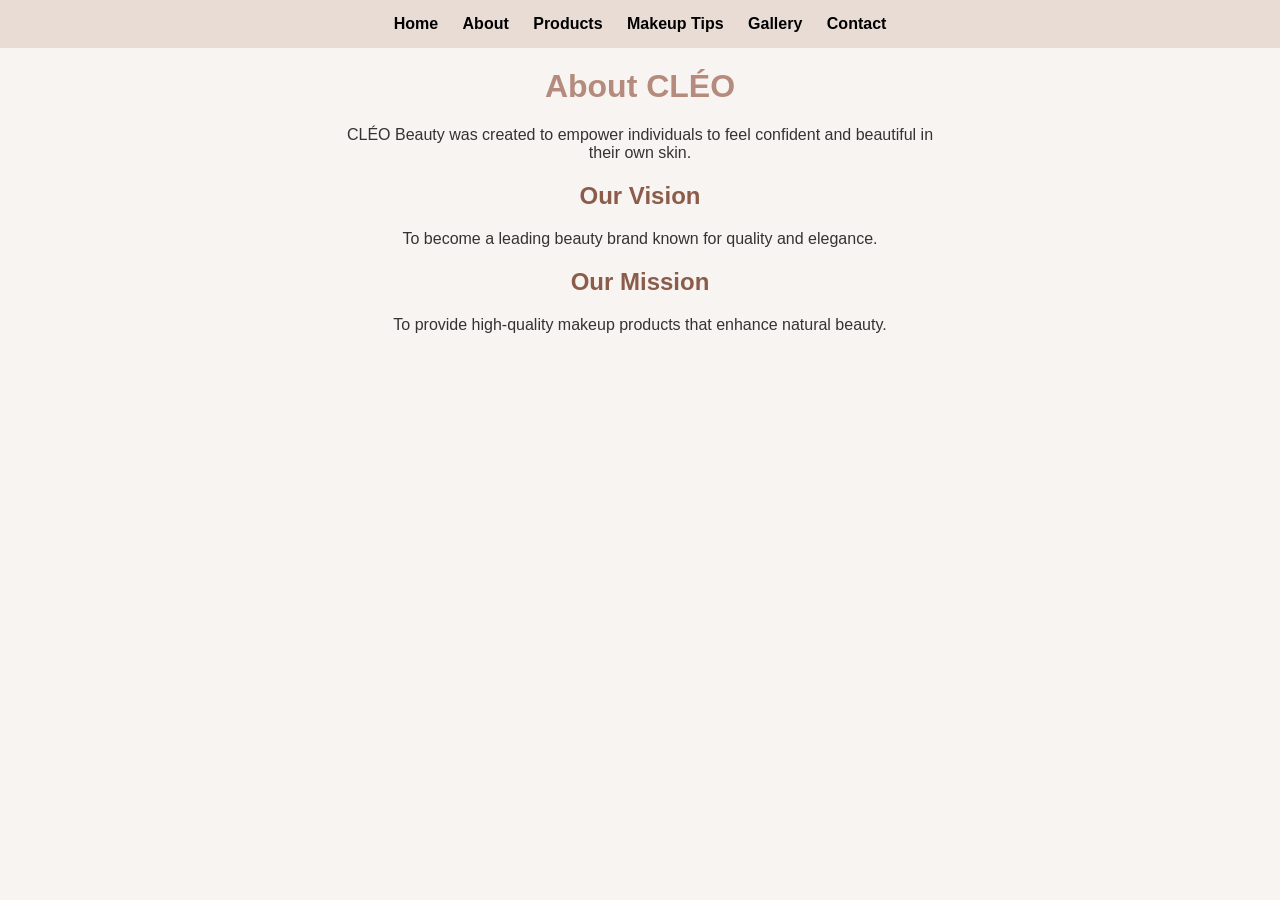
==== about.html @ b35f4652 "update website" ====
<!DOCTYPE html>
<html>
<head>
  <meta charset="UTF-8">
  <title>About CLÉO</title>
  <link rel="stylesheet" href="css/style.css">
</head>

<body>

<nav>
  <a href="index.html">Home</a>
  <a href="about.html">About</a>
  <a href="products.html">Products</a>
  <a href="tips.html">Makeup Tips</a>
  <a href="gallery.html">Gallery</a>
  <a href="contact.html">Contact</a>
</nav>

<h1>About CLÉO</h1>

<p>CLÉO Beauty was created to empower individuals to feel confident and beautiful in their own skin.</p>

<h2>Our Vision</h2>
<p>To become a leading beauty brand known for quality and elegance.</p>

<h2>Our Mission</h2>
<p>To provide high-quality makeup products that enhance natural beauty.</p>

</body>
</html>
---- css/style.css ----
body {
  font-family: Arial, sans-serif;
  background-color: #f8f4f2;
  text-align: center;
  margin: 0;
  padding: 0;
}

nav {
  background-color: #e8dcd5;
  padding: 15px;
}

nav a {
  margin: 10px;
  text-decoration: none;
  color: black;
  font-weight: bold;
  font-size: 16px;
}

nav a:hover {
  color: #b48b7d;
}

h1 {
  color: #b48b7d;
  margin-top: 20px;
}

h2 {
  color: #8c5c4b;
}

p {
  color: #333;
  max-width: 600px;
  margin: 10px auto;
}

img {
  margin: 10px;
  border-radius: 8px;
}

form input, form textarea {
  width: 80%;
  padding: 8px;
  margin: 5px 0;
  border-radius: 5px;
  border: 1px solid #ccc;
}

form button {
  padding: 10px 20px;
  background-color: #b48b7d;
  color: white;
  border: none;
  border-radius: 5px;
  cursor: pointer;
}

form button:hover {
  background-color: #8c5c4b;
}
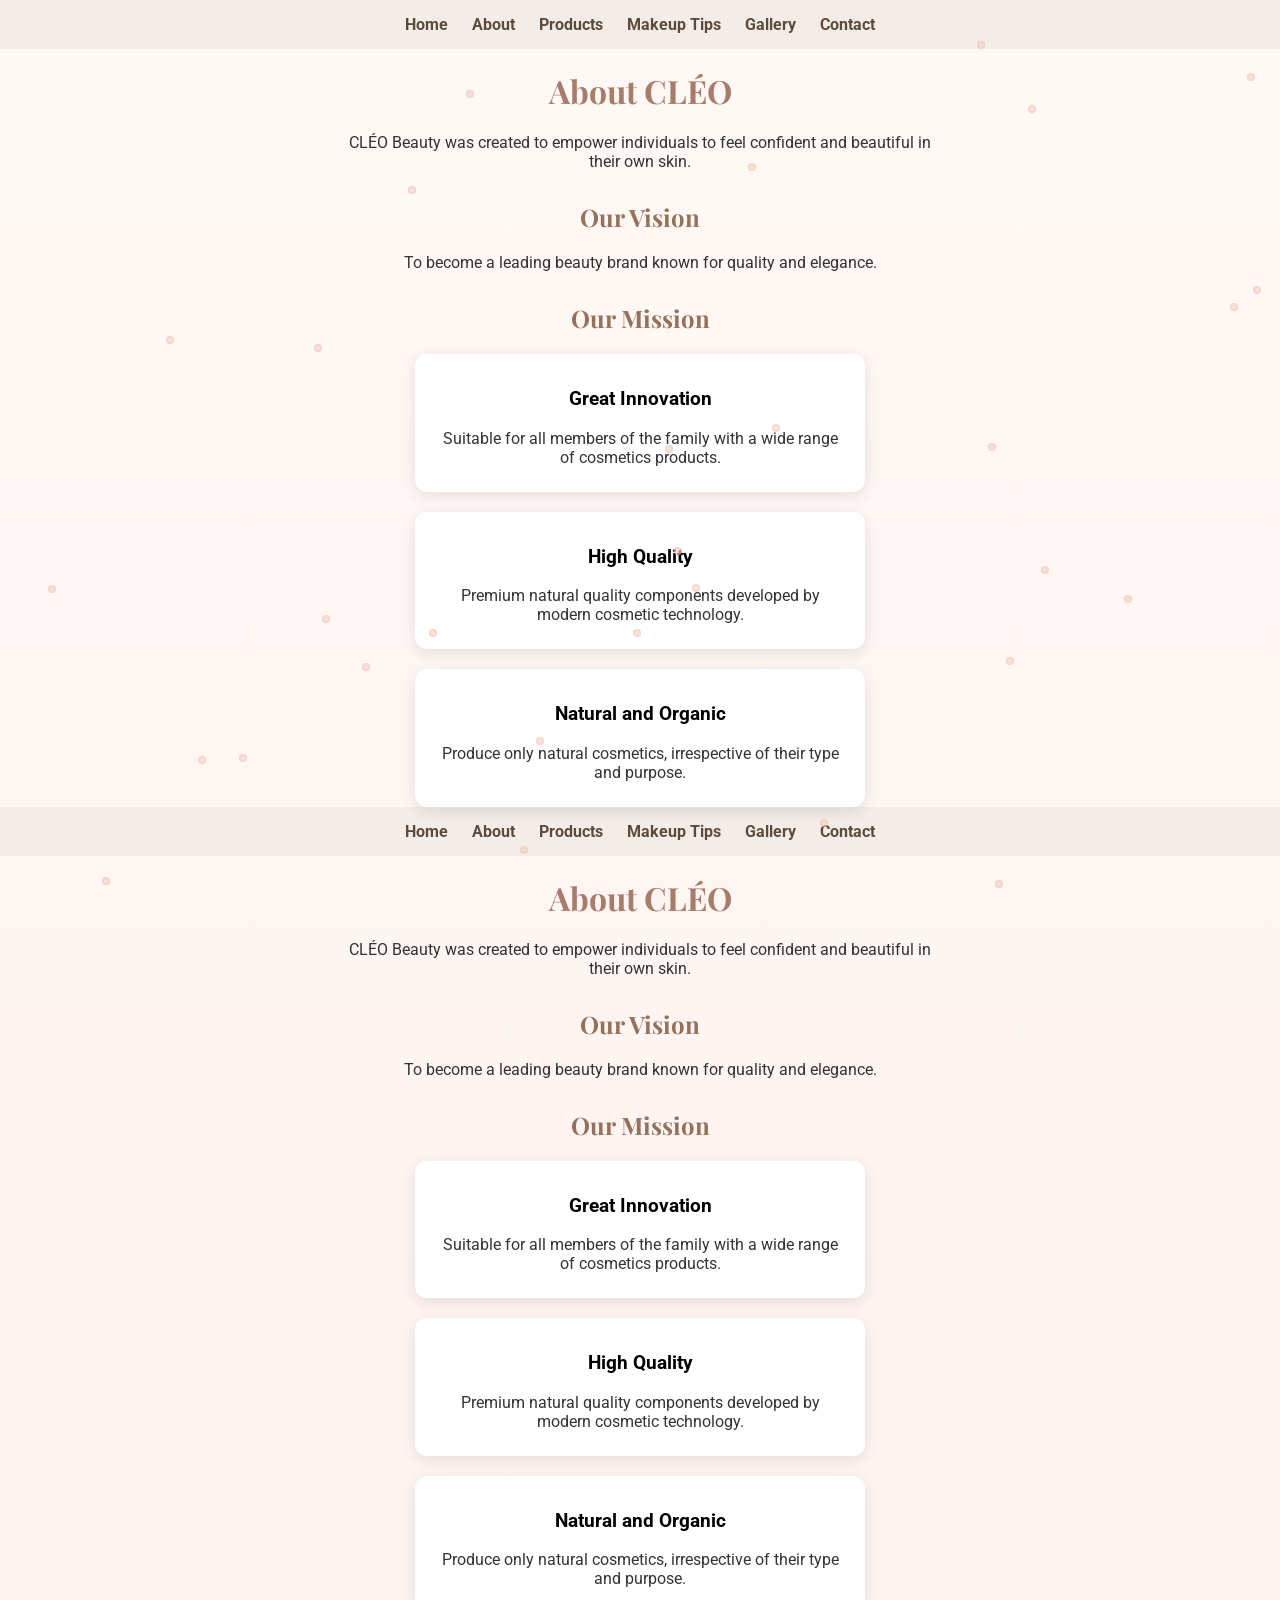
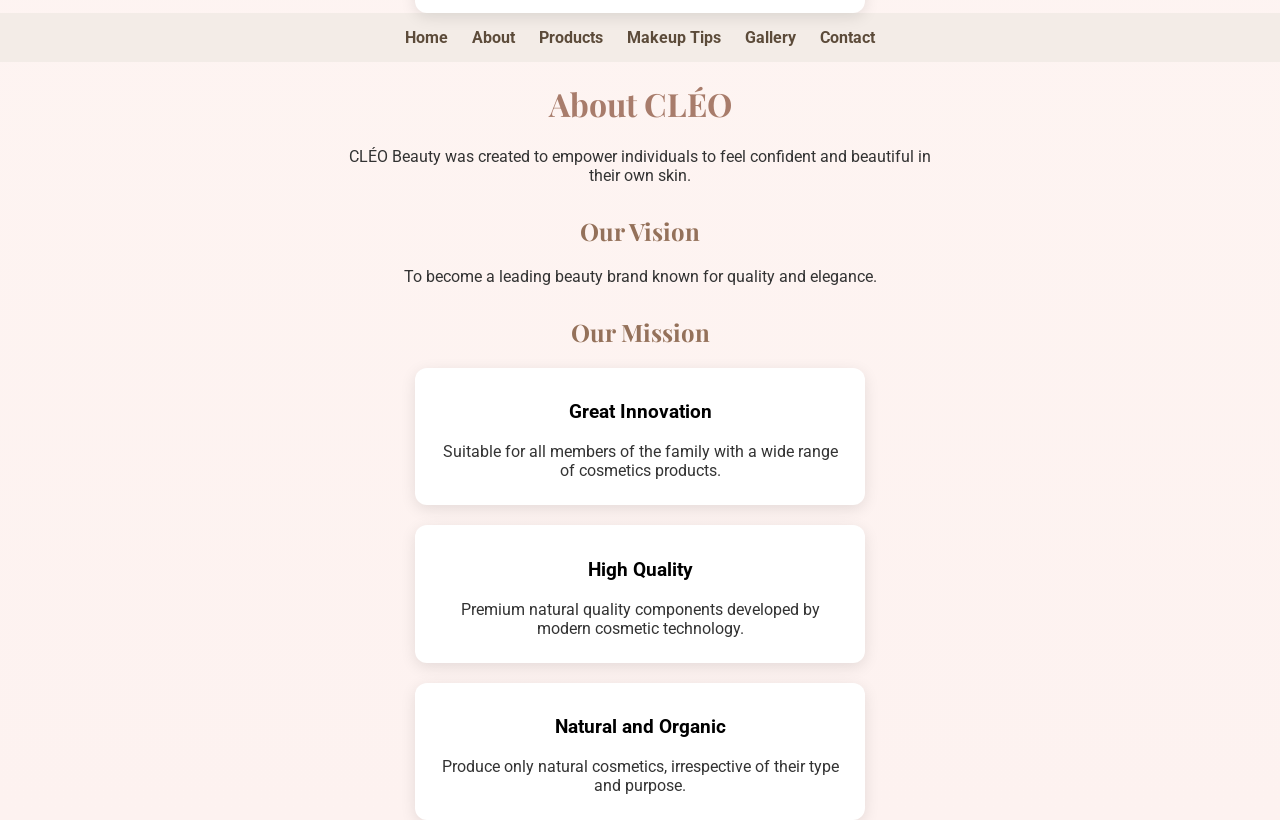
==== commit 5ab8b818: "Update about.html" ====
--- a/about.html
+++ b/about.html
@@ -4,6 +4,91 @@
   <meta charset="UTF-8">
   <title>About CLÉO</title>
   <link rel="stylesheet" href="css/style.css">
+  <style>
+    body {
+      font-family: 'Roboto', sans-serif;
+      background: linear-gradient(to bottom, #fff8f5, #fdf2f0);
+      margin: 0;
+      padding: 0;
+      text-align: center;
+      overflow-x: hidden;
+      position: relative;
+    }
+
+    nav {
+      background-color: #f3ece7;
+      padding: 15px;
+    }
+
+    nav a {
+      margin: 10px;
+      text-decoration: none;
+      color: #5c4b3a;
+      font-weight: bold;
+      font-size: 16px;
+    }
+
+    nav a:hover {
+      color: #a87c6b;
+    }
+
+    h1 {
+      font-family: 'Playfair Display', serif;
+      color: #a87c6b;
+      margin-top: 20px;
+    }
+
+    h2 {
+      font-family: 'Playfair Display', serif;
+      color: #94715a;
+      margin-top: 30px;
+    }
+
+    p {
+      color: #333;
+      max-width: 600px;
+      margin: 10px auto;
+    }
+
+    .mission-container {
+      display: flex;
+      flex-direction: column;
+      gap: 20px;
+      margin-top: 20px;
+      align-items: center;
+    }
+
+    .mission-item {
+      background-color: #fff;
+      padding: 15px 25px;
+      border-radius: 12px;
+      box-shadow: 0 4px 15px rgba(0,0,0,0.1);
+      max-width: 400px;
+      transition: transform 0.3s;
+    }
+
+    .mission-item:hover {
+      transform: translateY(-5px);
+      box-shadow: 0 8px 20px rgba(0,0,0,0.2);
+    }
+
+    /* Glitter / particles */
+    .particle {
+      position: absolute;
+      width: 8px;
+      height: 8px;
+      background: radial-gradient(circle, #f5e1d6 0%, #f0b0a1 100%);
+      border-radius: 50%;
+      opacity: 0.7;
+      animation: float 5s linear infinite;
+    }
+
+    @keyframes float {
+      0% { transform: translateY(0) translateX(0); }
+      50% { transform: translateY(-100px) translateX(50px); }
+      100% { transform: translateY(0) translateX(0); }
+    }
+  </style>
 </head>
 
 <body>
@@ -18,14 +103,319 @@
 </nav>
 
 <h1>About CLÉO</h1>
-
 <p>CLÉO Beauty was created to empower individuals to feel confident and beautiful in their own skin.</p>
 
 <h2>Our Vision</h2>
 <p>To become a leading beauty brand known for quality and elegance.</p>
 
 <h2>Our Mission</h2>
-<p>To provide high-quality makeup products that enhance natural beauty.</p>
+<div class="mission-container">
+  <div class="mission-item">
+    <h3>Great Innovation</h3>
+    <p>Suitable for all members of the family with a wide range of cosmetics products.</p>
+  </div>
+  <div class="mission-item">
+    <h3>High Quality</h3>
+    <p>Premium natural quality components developed by modern cosmetic technology.</p>
+  </div>
+  <div class="mission-item">
+    <h3>Natural and Organic</h3>
+    <p>Produce only natural cosmetics, irrespective of their type and purpose.</p>
+  </div>
+</div>
+
+<!-- Glitter particles -->
+<script>
+  const numParticles = 30;
+  for(let i=0; i<numParticles; i++){
+    const p = document.createElement('div');
+    p.classList.add('particle');
+    p.style.left = Math.random() * window.innerWidth + 'px';
+    p.style.top = Math.random() * window.innerHeight + 'px';
+    p.style.animationDuration = (3 + Math.random() * 5) + 's';
+    document.body.appendChild(p);
+  }
+</script>
+
+</body>
+</html><!DOCTYPE html>
+<html>
+<head>
+  <meta charset="UTF-8">
+  <title>About CLÉO</title>
+  <link rel="stylesheet" href="css/style.css">
+  <style>
+    body {
+      font-family: 'Roboto', sans-serif;
+      background: linear-gradient(to bottom, #fff8f5, #fdf2f0);
+      margin: 0;
+      padding: 0;
+      text-align: center;
+      overflow-x: hidden;
+      position: relative;
+    }
+
+    nav {
+      background-color: #f3ece7;
+      padding: 15px;
+    }
+
+    nav a {
+      margin: 10px;
+      text-decoration: none;
+      color: #5c4b3a;
+      font-weight: bold;
+      font-size: 16px;
+    }
+
+    nav a:hover {
+      color: #a87c6b;
+    }
+
+    h1 {
+      font-family: 'Playfair Display', serif;
+      color: #a87c6b;
+      margin-top: 20px;
+    }
+
+    h2 {
+      font-family: 'Playfair Display', serif;
+      color: #94715a;
+      margin-top: 30px;
+    }
+
+    p {
+      color: #333;
+      max-width: 600px;
+      margin: 10px auto;
+    }
+
+    .mission-container {
+      display: flex;
+      flex-direction: column;
+      gap: 20px;
+      margin-top: 20px;
+      align-items: center;
+    }
+
+    .mission-item {
+      background-color: #fff;
+      padding: 15px 25px;
+      border-radius: 12px;
+      box-shadow: 0 4px 15px rgba(0,0,0,0.1);
+      max-width: 400px;
+      transition: transform 0.3s;
+    }
+
+    .mission-item:hover {
+      transform: translateY(-5px);
+      box-shadow: 0 8px 20px rgba(0,0,0,0.2);
+    }
+
+    /* Glitter / particles */
+    .particle {
+      position: absolute;
+      width: 8px;
+      height: 8px;
+      background: radial-gradient(circle, #f5e1d6 0%, #f0b0a1 100%);
+      border-radius: 50%;
+      opacity: 0.7;
+      animation: float 5s linear infinite;
+    }
+
+    @keyframes float {
+      0% { transform: translateY(0) translateX(0); }
+      50% { transform: translateY(-100px) translateX(50px); }
+      100% { transform: translateY(0) translateX(0); }
+    }
+  </style>
+</head>
+
+<body>
+
+<nav>
+  <a href="index.html">Home</a>
+  <a href="about.html">About</a>
+  <a href="products.html">Products</a>
+  <a href="tips.html">Makeup Tips</a>
+  <a href="gallery.html">Gallery</a>
+  <a href="contact.html">Contact</a>
+</nav>
+
+<h1>About CLÉO</h1>
+<p>CLÉO Beauty was created to empower individuals to feel confident and beautiful in their own skin.</p>
+
+<h2>Our Vision</h2>
+<p>To become a leading beauty brand known for quality and elegance.</p>
+
+<h2>Our Mission</h2>
+<div class="mission-container">
+  <div class="mission-item">
+    <h3>Great Innovation</h3>
+    <p>Suitable for all members of the family with a wide range of cosmetics products.</p>
+  </div>
+  <div class="mission-item">
+    <h3>High Quality</h3>
+    <p>Premium natural quality components developed by modern cosmetic technology.</p>
+  </div>
+  <div class="mission-item">
+    <h3>Natural and Organic</h3>
+    <p>Produce only natural cosmetics, irrespective of their type and purpose.</p>
+  </div>
+</div>
+
+<!-- Glitter particles -->
+<script>
+  const numParticles = 30;
+  for(let i=0; i<numParticles; i++){
+    const p = document.createElement('div');
+    p.classList.add('particle');
+    p.style.left = Math.random() * window.innerWidth + 'px';
+    p.style.top = Math.random() * window.innerHeight + 'px';
+    p.style.animationDuration = (3 + Math.random() * 5) + 's';
+    document.body.appendChild(p);
+  }
+</script>
+
+</body>
+</html><!DOCTYPE html>
+<html>
+<head>
+  <meta charset="UTF-8">
+  <title>About CLÉO</title>
+  <link rel="stylesheet" href="css/style.css">
+  <style>
+    body {
+      font-family: 'Roboto', sans-serif;
+      background: linear-gradient(to bottom, #fff8f5, #fdf2f0);
+      margin: 0;
+      padding: 0;
+      text-align: center;
+      overflow-x: hidden;
+      position: relative;
+    }
+
+    nav {
+      background-color: #f3ece7;
+      padding: 15px;
+    }
+
+    nav a {
+      margin: 10px;
+      text-decoration: none;
+      color: #5c4b3a;
+      font-weight: bold;
+      font-size: 16px;
+    }
+
+    nav a:hover {
+      color: #a87c6b;
+    }
+
+    h1 {
+      font-family: 'Playfair Display', serif;
+      color: #a87c6b;
+      margin-top: 20px;
+    }
+
+    h2 {
+      font-family: 'Playfair Display', serif;
+      color: #94715a;
+      margin-top: 30px;
+    }
+
+    p {
+      color: #333;
+      max-width: 600px;
+      margin: 10px auto;
+    }
+
+    .mission-container {
+      display: flex;
+      flex-direction: column;
+      gap: 20px;
+      margin-top: 20px;
+      align-items: center;
+    }
+
+    .mission-item {
+      background-color: #fff;
+      padding: 15px 25px;
+      border-radius: 12px;
+      box-shadow: 0 4px 15px rgba(0,0,0,0.1);
+      max-width: 400px;
+      transition: transform 0.3s;
+    }
+
+    .mission-item:hover {
+      transform: translateY(-5px);
+      box-shadow: 0 8px 20px rgba(0,0,0,0.2);
+    }
+
+    /* Glitter / particles */
+    .particle {
+      position: absolute;
+      width: 8px;
+      height: 8px;
+      background: radial-gradient(circle, #f5e1d6 0%, #f0b0a1 100%);
+      border-radius: 50%;
+      opacity: 0.7;
+      animation: float 5s linear infinite;
+    }
+
+    @keyframes float {
+      0% { transform: translateY(0) translateX(0); }
+      50% { transform: translateY(-100px) translateX(50px); }
+      100% { transform: translateY(0) translateX(0); }
+    }
+  </style>
+</head>
+
+<body>
+
+<nav>
+  <a href="index.html">Home</a>
+  <a href="about.html">About</a>
+  <a href="products.html">Products</a>
+  <a href="tips.html">Makeup Tips</a>
+  <a href="gallery.html">Gallery</a>
+  <a href="contact.html">Contact</a>
+</nav>
+
+<h1>About CLÉO</h1>
+<p>CLÉO Beauty was created to empower individuals to feel confident and beautiful in their own skin.</p>
+
+<h2>Our Vision</h2>
+<p>To become a leading beauty brand known for quality and elegance.</p>
+
+<h2>Our Mission</h2>
+<div class="mission-container">
+  <div class="mission-item">
+    <h3>Great Innovation</h3>
+    <p>Suitable for all members of the family with a wide range of cosmetics products.</p>
+  </div>
+  <div class="mission-item">
+    <h3>High Quality</h3>
+    <p>Premium natural quality components developed by modern cosmetic technology.</p>
+  </div>
+  <div class="mission-item">
+    <h3>Natural and Organic</h3>
+    <p>Produce only natural cosmetics, irrespective of their type and purpose.</p>
+  </div>
+</div>
+
+<!-- Glitter particles -->
+<script>
+  const numParticles = 30;
+  for(let i=0; i<numParticles; i++){
+    const p = document.createElement('div');
+    p.classList.add('particle');
+    p.style.left = Math.random() * window.innerWidth + 'px';
+    p.style.top = Math.random() * window.innerHeight + 'px';
+    p.style.animationDuration = (3 + Math.random() * 5) + 's';
+    document.body.appendChild(p);
+  }
+</script>
 
 </body>
 </html>
--- a/css/style.css
+++ b/css/style.css
@@ -1,35 +1,39 @@
+@import url('https://fonts.googleapis.com/css2?family=Playfair+Display:wght@700&family=Roboto:wght@400&display=swap');
+
 body {
-  font-family: Arial, sans-serif;
+  font-family: 'Roboto', sans-serif;
   background-color: #f8f4f2;
-  text-align: center;
   margin: 0;
   padding: 0;
+  text-align: center;
 }
 
 nav {
-  background-color: #e8dcd5;
+  background-color: #f3ece7;
   padding: 15px;
 }
 
 nav a {
   margin: 10px;
   text-decoration: none;
-  color: black;
+  color: #5c4b3a;
   font-weight: bold;
   font-size: 16px;
 }
 
 nav a:hover {
-  color: #b48b7d;
+  color: #a87c6b;
 }
 
 h1 {
-  color: #b48b7d;
+  font-family: 'Playfair Display', serif;
+  color: #a87c6b;
   margin-top: 20px;
 }
 
 h2 {
-  color: #8c5c4b;
+  font-family: 'Playfair Display', serif;
+  color: #94715a;
 }
 
 p {
@@ -40,7 +44,45 @@
 
 img {
   margin: 10px;
-  border-radius: 8px;
+  border-radius: 12px;
+  box-shadow: 0 4px 15px rgba(0,0,0,0.1);
+  transition: 0.3s ease;
+}
+
+img:hover {
+  transform: scale(1.05);
+}
+
+.products-container {
+  display: flex;
+  justify-content: center;
+  flex-wrap: wrap;
+  gap: 30px;
+  margin: 20px 0;
+}
+
+.product {
+  background-color: white;
+  padding: 15px;
+  border-radius: 12px;
+  box-shadow: 0 4px 15px rgba(0,0,0,0.1);
+  width: 220px;
+}
+
+.product button {
+  padding: 10px 25px;
+  background: linear-gradient(135deg, #b48b7d, #d1a18f);
+  color: white;
+  border-radius: 25px;
+  border: none;
+  font-weight: bold;
+  cursor: pointer;
+  transition: 0.3s all;
+}
+
+.product button:hover {
+  transform: scale(1.05);
+  background: linear-gradient(135deg, #d1a18f, #b48b7d);
 }
 
 form input, form textarea {
@@ -63,3 +105,16 @@
 form button:hover {
   background-color: #8c5c4b;
 }
+
+.video-container {
+  display: flex;
+  flex-direction: column;
+  align-items: center;
+  gap: 20px;
+  margin: 20px 0;
+}
+
+.video-container iframe {
+  max-width: 90%;
+  height: auto;
+}
--- a/css/style.css
+++ b/css/style.css
@@ -1,35 +1,39 @@
+@import url('https://fonts.googleapis.com/css2?family=Playfair+Display:wght@700&family=Roboto:wght@400&display=swap');
+
 body {
-  font-family: Arial, sans-serif;
+  font-family: 'Roboto', sans-serif;
   background-color: #f8f4f2;
-  text-align: center;
   margin: 0;
   padding: 0;
+  text-align: center;
 }
 
 nav {
-  background-color: #e8dcd5;
+  background-color: #f3ece7;
   padding: 15px;
 }
 
 nav a {
   margin: 10px;
   text-decoration: none;
-  color: black;
+  color: #5c4b3a;
   font-weight: bold;
   font-size: 16px;
 }
 
 nav a:hover {
-  color: #b48b7d;
+  color: #a87c6b;
 }
 
 h1 {
-  color: #b48b7d;
+  font-family: 'Playfair Display', serif;
+  color: #a87c6b;
   margin-top: 20px;
 }
 
 h2 {
-  color: #8c5c4b;
+  font-family: 'Playfair Display', serif;
+  color: #94715a;
 }
 
 p {
@@ -40,7 +44,45 @@
 
 img {
   margin: 10px;
-  border-radius: 8px;
+  border-radius: 12px;
+  box-shadow: 0 4px 15px rgba(0,0,0,0.1);
+  transition: 0.3s ease;
+}
+
+img:hover {
+  transform: scale(1.05);
+}
+
+.products-container {
+  display: flex;
+  justify-content: center;
+  flex-wrap: wrap;
+  gap: 30px;
+  margin: 20px 0;
+}
+
+.product {
+  background-color: white;
+  padding: 15px;
+  border-radius: 12px;
+  box-shadow: 0 4px 15px rgba(0,0,0,0.1);
+  width: 220px;
+}
+
+.product button {
+  padding: 10px 25px;
+  background: linear-gradient(135deg, #b48b7d, #d1a18f);
+  color: white;
+  border-radius: 25px;
+  border: none;
+  font-weight: bold;
+  cursor: pointer;
+  transition: 0.3s all;
+}
+
+.product button:hover {
+  transform: scale(1.05);
+  background: linear-gradient(135deg, #d1a18f, #b48b7d);
 }
 
 form input, form textarea {
@@ -63,3 +105,16 @@
 form button:hover {
   background-color: #8c5c4b;
 }
+
+.video-container {
+  display: flex;
+  flex-direction: column;
+  align-items: center;
+  gap: 20px;
+  margin: 20px 0;
+}
+
+.video-container iframe {
+  max-width: 90%;
+  height: auto;
+}
--- a/css/style.css
+++ b/css/style.css
@@ -1,35 +1,39 @@
+@import url('https://fonts.googleapis.com/css2?family=Playfair+Display:wght@700&family=Roboto:wght@400&display=swap');
+
 body {
-  font-family: Arial, sans-serif;
+  font-family: 'Roboto', sans-serif;
   background-color: #f8f4f2;
-  text-align: center;
   margin: 0;
   padding: 0;
+  text-align: center;
 }
 
 nav {
-  background-color: #e8dcd5;
+  background-color: #f3ece7;
   padding: 15px;
 }
 
 nav a {
   margin: 10px;
   text-decoration: none;
-  color: black;
+  color: #5c4b3a;
   font-weight: bold;
   font-size: 16px;
 }
 
 nav a:hover {
-  color: #b48b7d;
+  color: #a87c6b;
 }
 
 h1 {
-  color: #b48b7d;
+  font-family: 'Playfair Display', serif;
+  color: #a87c6b;
   margin-top: 20px;
 }
 
 h2 {
-  color: #8c5c4b;
+  font-family: 'Playfair Display', serif;
+  color: #94715a;
 }
 
 p {
@@ -40,7 +44,45 @@
 
 img {
   margin: 10px;
-  border-radius: 8px;
+  border-radius: 12px;
+  box-shadow: 0 4px 15px rgba(0,0,0,0.1);
+  transition: 0.3s ease;
+}
+
+img:hover {
+  transform: scale(1.05);
+}
+
+.products-container {
+  display: flex;
+  justify-content: center;
+  flex-wrap: wrap;
+  gap: 30px;
+  margin: 20px 0;
+}
+
+.product {
+  background-color: white;
+  padding: 15px;
+  border-radius: 12px;
+  box-shadow: 0 4px 15px rgba(0,0,0,0.1);
+  width: 220px;
+}
+
+.product button {
+  padding: 10px 25px;
+  background: linear-gradient(135deg, #b48b7d, #d1a18f);
+  color: white;
+  border-radius: 25px;
+  border: none;
+  font-weight: bold;
+  cursor: pointer;
+  transition: 0.3s all;
+}
+
+.product button:hover {
+  transform: scale(1.05);
+  background: linear-gradient(135deg, #d1a18f, #b48b7d);
 }
 
 form input, form textarea {
@@ -63,3 +105,16 @@
 form button:hover {
   background-color: #8c5c4b;
 }
+
+.video-container {
+  display: flex;
+  flex-direction: column;
+  align-items: center;
+  gap: 20px;
+  margin: 20px 0;
+}
+
+.video-container iframe {
+  max-width: 90%;
+  height: auto;
+}
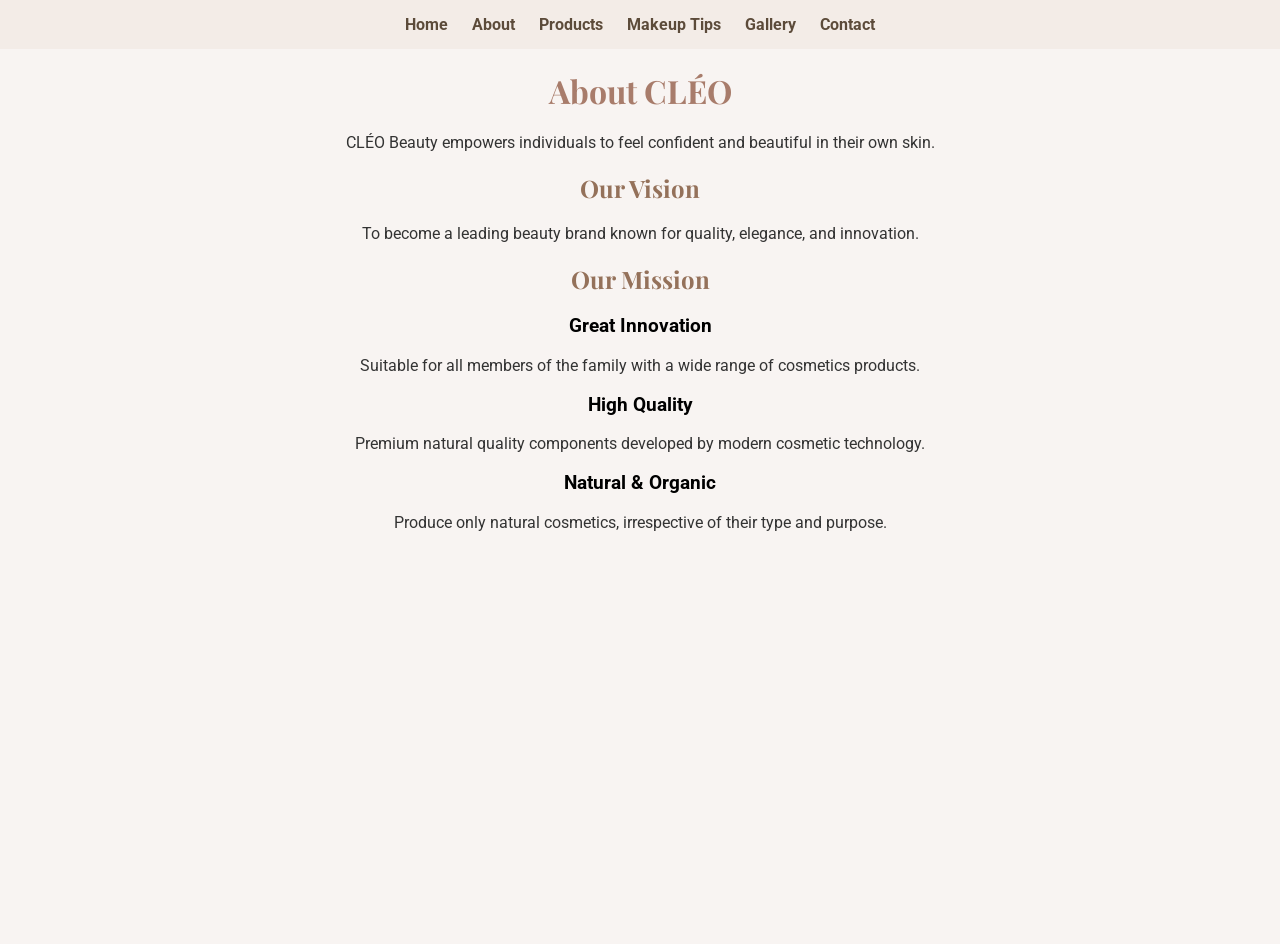
==== commit 85bdd834: "Update about.html" ====
--- a/about.html
+++ b/about.html
@@ -1,98 +1,15 @@
 <!DOCTYPE html>
-<html>
+<html lang="en">
 <head>
-  <meta charset="UTF-8">
-  <title>About CLÉO</title>
-  <link rel="stylesheet" href="css/style.css">
-  <style>
-    body {
-      font-family: 'Roboto', sans-serif;
-      background: linear-gradient(to bottom, #fff8f5, #fdf2f0);
-      margin: 0;
-      padding: 0;
-      text-align: center;
-      overflow-x: hidden;
-      position: relative;
-    }
-
-    nav {
-      background-color: #f3ece7;
-      padding: 15px;
-    }
-
-    nav a {
-      margin: 10px;
-      text-decoration: none;
-      color: #5c4b3a;
-      font-weight: bold;
-      font-size: 16px;
-    }
-
-    nav a:hover {
-      color: #a87c6b;
-    }
-
-    h1 {
-      font-family: 'Playfair Display', serif;
-      color: #a87c6b;
-      margin-top: 20px;
-    }
-
-    h2 {
-      font-family: 'Playfair Display', serif;
-      color: #94715a;
-      margin-top: 30px;
-    }
-
-    p {
-      color: #333;
-      max-width: 600px;
-      margin: 10px auto;
-    }
-
-    .mission-container {
-      display: flex;
-      flex-direction: column;
-      gap: 20px;
-      margin-top: 20px;
-      align-items: center;
-    }
-
-    .mission-item {
-      background-color: #fff;
-      padding: 15px 25px;
-      border-radius: 12px;
-      box-shadow: 0 4px 15px rgba(0,0,0,0.1);
-      max-width: 400px;
-      transition: transform 0.3s;
-    }
-
-    .mission-item:hover {
-      transform: translateY(-5px);
-      box-shadow: 0 8px 20px rgba(0,0,0,0.2);
-    }
-
-    /* Glitter / particles */
-    .particle {
-      position: absolute;
-      width: 8px;
-      height: 8px;
-      background: radial-gradient(circle, #f5e1d6 0%, #f0b0a1 100%);
-      border-radius: 50%;
-      opacity: 0.7;
-      animation: float 5s linear infinite;
-    }
-
-    @keyframes float {
-      0% { transform: translateY(0) translateX(0); }
-      50% { transform: translateY(-100px) translateX(50px); }
-      100% { transform: translateY(0) translateX(0); }
-    }
-  </style>
+<meta charset="UTF-8">
+<title>About CLÉO</title>
+<link rel="stylesheet" href="css/style.css">
+<link href="https://fonts.googleapis.com/css2?family=Playfair+Display:wght@700&family=Montserrat:wght@400;500&display=swap" rel="stylesheet">
+<style>
+/* Add all styles from previous about.html upgrade, including .particle, mission cards, gradient background */
+</style>
 </head>
-
 <body>
-
 <nav>
   <a href="index.html">Home</a>
   <a href="about.html">About</a>
@@ -103,10 +20,10 @@
 </nav>
 
 <h1>About CLÉO</h1>
-<p>CLÉO Beauty was created to empower individuals to feel confident and beautiful in their own skin.</p>
+<p>CLÉO Beauty empowers individuals to feel confident and beautiful in their own skin.</p>
 
 <h2>Our Vision</h2>
-<p>To become a leading beauty brand known for quality and elegance.</p>
+<p>To become a leading beauty brand known for quality, elegance, and innovation.</p>
 
 <h2>Our Mission</h2>
 <div class="mission-container">
@@ -119,303 +36,24 @@
     <p>Premium natural quality components developed by modern cosmetic technology.</p>
   </div>
   <div class="mission-item">
-    <h3>Natural and Organic</h3>
+    <h3>Natural & Organic</h3>
     <p>Produce only natural cosmetics, irrespective of their type and purpose.</p>
   </div>
 </div>
 
-<!-- Glitter particles -->
 <script>
-  const numParticles = 30;
-  for(let i=0; i<numParticles; i++){
-    const p = document.createElement('div');
-    p.classList.add('particle');
-    p.style.left = Math.random() * window.innerWidth + 'px';
-    p.style.top = Math.random() * window.innerHeight + 'px';
-    p.style.animationDuration = (3 + Math.random() * 5) + 's';
-    document.body.appendChild(p);
-  }
+const numParticles = 40;
+for(let i=0;i<numParticles;i++){
+  const p=document.createElement('div');
+  p.classList.add('particle');
+  p.style.left=Math.random()*window.innerWidth+'px';
+  p.style.top=Math.random()*window.innerHeight+'px';
+  p.style.width=5+Math.random()*10+'px';
+  p.style.height=5+Math.random()*10+'px';
+  p.style.animationDuration=(3+Math.random()*5)+'s';
+  document.body.appendChild(p);
+}
 </script>
-
-</body>
-</html><!DOCTYPE html>
-<html>
-<head>
-  <meta charset="UTF-8">
-  <title>About CLÉO</title>
-  <link rel="stylesheet" href="css/style.css">
-  <style>
-    body {
-      font-family: 'Roboto', sans-serif;
-      background: linear-gradient(to bottom, #fff8f5, #fdf2f0);
-      margin: 0;
-      padding: 0;
-      text-align: center;
-      overflow-x: hidden;
-      position: relative;
-    }
-
-    nav {
-      background-color: #f3ece7;
-      padding: 15px;
-    }
-
-    nav a {
-      margin: 10px;
-      text-decoration: none;
-      color: #5c4b3a;
-      font-weight: bold;
-      font-size: 16px;
-    }
-
-    nav a:hover {
-      color: #a87c6b;
-    }
-
-    h1 {
-      font-family: 'Playfair Display', serif;
-      color: #a87c6b;
-      margin-top: 20px;
-    }
-
-    h2 {
-      font-family: 'Playfair Display', serif;
-      color: #94715a;
-      margin-top: 30px;
-    }
-
-    p {
-      color: #333;
-      max-width: 600px;
-      margin: 10px auto;
-    }
-
-    .mission-container {
-      display: flex;
-      flex-direction: column;
-      gap: 20px;
-      margin-top: 20px;
-      align-items: center;
-    }
-
-    .mission-item {
-      background-color: #fff;
-      padding: 15px 25px;
-      border-radius: 12px;
-      box-shadow: 0 4px 15px rgba(0,0,0,0.1);
-      max-width: 400px;
-      transition: transform 0.3s;
-    }
-
-    .mission-item:hover {
-      transform: translateY(-5px);
-      box-shadow: 0 8px 20px rgba(0,0,0,0.2);
-    }
-
-    /* Glitter / particles */
-    .particle {
-      position: absolute;
-      width: 8px;
-      height: 8px;
-      background: radial-gradient(circle, #f5e1d6 0%, #f0b0a1 100%);
-      border-radius: 50%;
-      opacity: 0.7;
-      animation: float 5s linear infinite;
-    }
-
-    @keyframes float {
-      0% { transform: translateY(0) translateX(0); }
-      50% { transform: translateY(-100px) translateX(50px); }
-      100% { transform: translateY(0) translateX(0); }
-    }
-  </style>
-</head>
-
-<body>
-
-<nav>
-  <a href="index.html">Home</a>
-  <a href="about.html">About</a>
-  <a href="products.html">Products</a>
-  <a href="tips.html">Makeup Tips</a>
-  <a href="gallery.html">Gallery</a>
-  <a href="contact.html">Contact</a>
-</nav>
-
-<h1>About CLÉO</h1>
-<p>CLÉO Beauty was created to empower individuals to feel confident and beautiful in their own skin.</p>
-
-<h2>Our Vision</h2>
-<p>To become a leading beauty brand known for quality and elegance.</p>
-
-<h2>Our Mission</h2>
-<div class="mission-container">
-  <div class="mission-item">
-    <h3>Great Innovation</h3>
-    <p>Suitable for all members of the family with a wide range of cosmetics products.</p>
-  </div>
-  <div class="mission-item">
-    <h3>High Quality</h3>
-    <p>Premium natural quality components developed by modern cosmetic technology.</p>
-  </div>
-  <div class="mission-item">
-    <h3>Natural and Organic</h3>
-    <p>Produce only natural cosmetics, irrespective of their type and purpose.</p>
-  </div>
-</div>
-
-<!-- Glitter particles -->
-<script>
-  const numParticles = 30;
-  for(let i=0; i<numParticles; i++){
-    const p = document.createElement('div');
-    p.classList.add('particle');
-    p.style.left = Math.random() * window.innerWidth + 'px';
-    p.style.top = Math.random() * window.innerHeight + 'px';
-    p.style.animationDuration = (3 + Math.random() * 5) + 's';
-    document.body.appendChild(p);
-  }
-</script>
-
-</body>
-</html><!DOCTYPE html>
-<html>
-<head>
-  <meta charset="UTF-8">
-  <title>About CLÉO</title>
-  <link rel="stylesheet" href="css/style.css">
-  <style>
-    body {
-      font-family: 'Roboto', sans-serif;
-      background: linear-gradient(to bottom, #fff8f5, #fdf2f0);
-      margin: 0;
-      padding: 0;
-      text-align: center;
-      overflow-x: hidden;
-      position: relative;
-    }
-
-    nav {
-      background-color: #f3ece7;
-      padding: 15px;
-    }
-
-    nav a {
-      margin: 10px;
-      text-decoration: none;
-      color: #5c4b3a;
-      font-weight: bold;
-      font-size: 16px;
-    }
-
-    nav a:hover {
-      color: #a87c6b;
-    }
-
-    h1 {
-      font-family: 'Playfair Display', serif;
-      color: #a87c6b;
-      margin-top: 20px;
-    }
-
-    h2 {
-      font-family: 'Playfair Display', serif;
-      color: #94715a;
-      margin-top: 30px;
-    }
-
-    p {
-      color: #333;
-      max-width: 600px;
-      margin: 10px auto;
-    }
-
-    .mission-container {
-      display: flex;
-      flex-direction: column;
-      gap: 20px;
-      margin-top: 20px;
-      align-items: center;
-    }
-
-    .mission-item {
-      background-color: #fff;
-      padding: 15px 25px;
-      border-radius: 12px;
-      box-shadow: 0 4px 15px rgba(0,0,0,0.1);
-      max-width: 400px;
-      transition: transform 0.3s;
-    }
-
-    .mission-item:hover {
-      transform: translateY(-5px);
-      box-shadow: 0 8px 20px rgba(0,0,0,0.2);
-    }
-
-    /* Glitter / particles */
-    .particle {
-      position: absolute;
-      width: 8px;
-      height: 8px;
-      background: radial-gradient(circle, #f5e1d6 0%, #f0b0a1 100%);
-      border-radius: 50%;
-      opacity: 0.7;
-      animation: float 5s linear infinite;
-    }
-
-    @keyframes float {
-      0% { transform: translateY(0) translateX(0); }
-      50% { transform: translateY(-100px) translateX(50px); }
-      100% { transform: translateY(0) translateX(0); }
-    }
-  </style>
-</head>
-
-<body>
-
-<nav>
-  <a href="index.html">Home</a>
-  <a href="about.html">About</a>
-  <a href="products.html">Products</a>
-  <a href="tips.html">Makeup Tips</a>
-  <a href="gallery.html">Gallery</a>
-  <a href="contact.html">Contact</a>
-</nav>
-
-<h1>About CLÉO</h1>
-<p>CLÉO Beauty was created to empower individuals to feel confident and beautiful in their own skin.</p>
-
-<h2>Our Vision</h2>
-<p>To become a leading beauty brand known for quality and elegance.</p>
-
-<h2>Our Mission</h2>
-<div class="mission-container">
-  <div class="mission-item">
-    <h3>Great Innovation</h3>
-    <p>Suitable for all members of the family with a wide range of cosmetics products.</p>
-  </div>
-  <div class="mission-item">
-    <h3>High Quality</h3>
-    <p>Premium natural quality components developed by modern cosmetic technology.</p>
-  </div>
-  <div class="mission-item">
-    <h3>Natural and Organic</h3>
-    <p>Produce only natural cosmetics, irrespective of their type and purpose.</p>
-  </div>
-</div>
-
-<!-- Glitter particles -->
-<script>
-  const numParticles = 30;
-  for(let i=0; i<numParticles; i++){
-    const p = document.createElement('div');
-    p.classList.add('particle');
-    p.style.left = Math.random() * window.innerWidth + 'px';
-    p.style.top = Math.random() * window.innerHeight + 'px';
-    p.style.animationDuration = (3 + Math.random() * 5) + 's';
-    document.body.appendChild(p);
-  }
-</script>
-
 </body>
 </html>
+ 
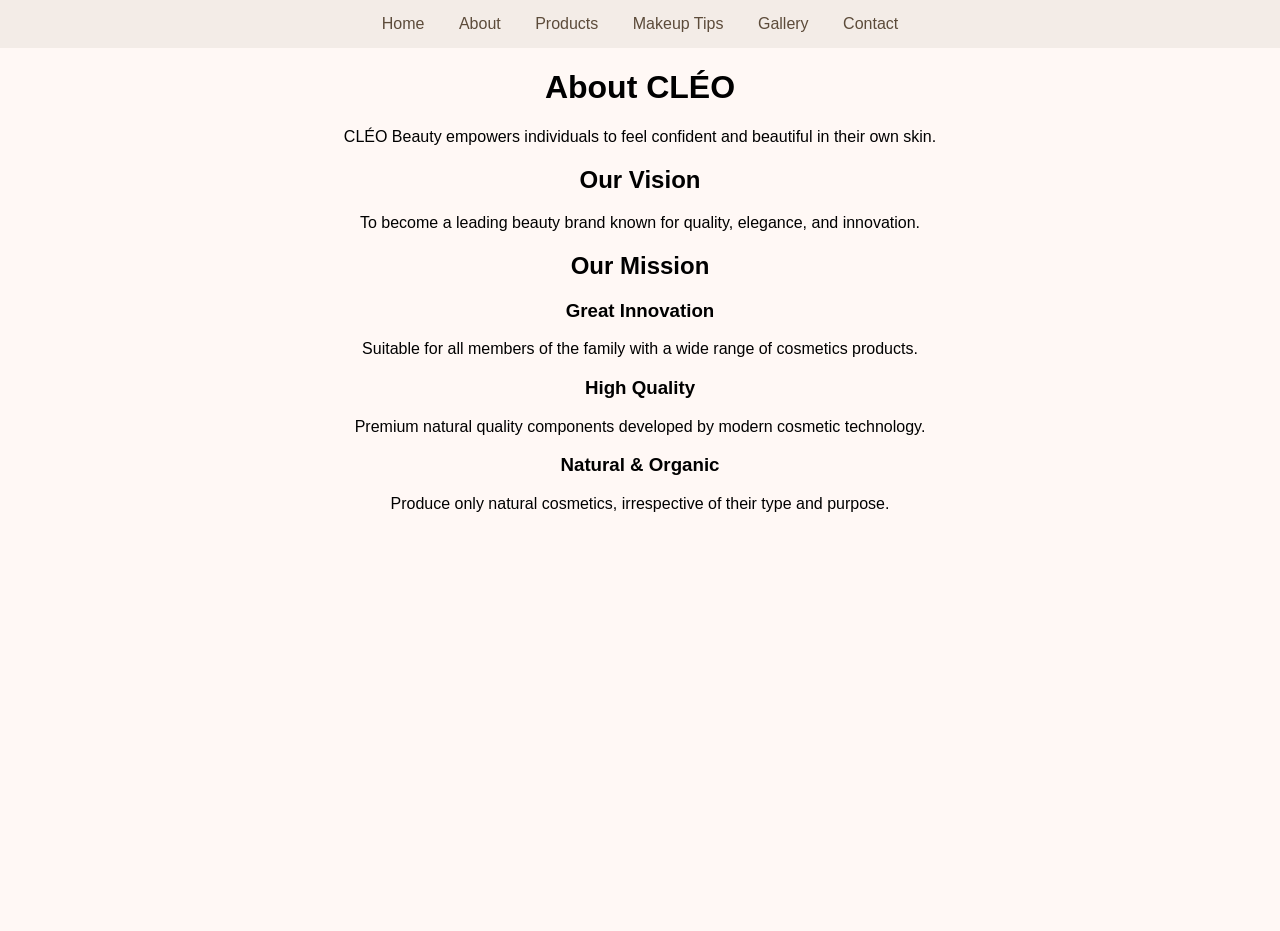
==== commit 0a41a6df: "Update about.html" ====
--- a/about.html
+++ b/about.html
@@ -56,4 +56,3 @@
 </script>
 </body>
 </html>
- 
--- a/css/style.css
+++ b/css/style.css
@@ -1,120 +1,18 @@
-@import url('https://fonts.googleapis.com/css2?family=Playfair+Display:wght@700&family=Roboto:wght@400&display=swap');
-
-body {
-  font-family: 'Roboto', sans-serif;
-  background-color: #f8f4f2;
-  margin: 0;
-  padding: 0;
-  text-align: center;
+body{
+  font-family: 'Montserrat', sans-serif;
+  background: #fff8f5;
+  margin:0;padding:0;
+  text-align:center;
 }
 
-nav {
-  background-color: #f3ece7;
-  padding: 15px;
-}
+nav{background:#f3ece7;padding:15px;}
+nav a{margin:0 15px;text-decoration:none;color:#5c4b3a;font-weight:500;}
+nav a:hover{color:#a87c6b;}
 
-nav a {
-  margin: 10px;
-  text-decoration: none;
-  color: #5c4b3a;
-  font-weight: bold;
-  font-size: 16px;
-}
-
-nav a:hover {
-  color: #a87c6b;
-}
-
-h1 {
-  font-family: 'Playfair Display', serif;
-  color: #a87c6b;
-  margin-top: 20px;
-}
-
-h2 {
-  font-family: 'Playfair Display', serif;
-  color: #94715a;
-}
-
-p {
-  color: #333;
-  max-width: 600px;
-  margin: 10px auto;
-}
-
-img {
-  margin: 10px;
-  border-radius: 12px;
-  box-shadow: 0 4px 15px rgba(0,0,0,0.1);
-  transition: 0.3s ease;
-}
-
-img:hover {
-  transform: scale(1.05);
-}
-
-.products-container {
-  display: flex;
-  justify-content: center;
-  flex-wrap: wrap;
-  gap: 30px;
-  margin: 20px 0;
-}
-
-.product {
-  background-color: white;
-  padding: 15px;
-  border-radius: 12px;
-  box-shadow: 0 4px 15px rgba(0,0,0,0.1);
-  width: 220px;
-}
-
-.product button {
-  padding: 10px 25px;
-  background: linear-gradient(135deg, #b48b7d, #d1a18f);
-  color: white;
-  border-radius: 25px;
-  border: none;
-  font-weight: bold;
-  cursor: pointer;
-  transition: 0.3s all;
-}
-
-.product button:hover {
-  transform: scale(1.05);
-  background: linear-gradient(135deg, #d1a18f, #b48b7d);
-}
-
-form input, form textarea {
-  width: 80%;
-  padding: 8px;
-  margin: 5px 0;
-  border-radius: 5px;
-  border: 1px solid #ccc;
-}
-
-form button {
-  padding: 10px 20px;
-  background-color: #b48b7d;
-  color: white;
-  border: none;
-  border-radius: 5px;
-  cursor: pointer;
-}
-
-form button:hover {
-  background-color: #8c5c4b;
-}
-
-.video-container {
-  display: flex;
-  flex-direction: column;
-  align-items: center;
-  gap: 20px;
-  margin: 20px 0;
-}
-
-.video-container iframe {
-  max-width: 90%;
-  height: auto;
-}
+.product-grid{display:flex;flex-wrap:wrap;justify-content:center;gap:20px;margin:20px;}
+.product-card{background:#fff;padding:20px;border-radius:15px;box-shadow:0 8px 20px rgba(0,0,0,0.1);max-width:250px;transition:transform 0.3s;}
+.product-card:hover{transform:translateY(-5px);box-shadow:0 12px 25px rgba(0,0,0,0.2);}
+.product-card img{width:100%;border-radius:12px;}
+.product-card button{background:#b48b7d;color:#fff;padding:10px 20px;border:none;border-radius:8px;cursor:pointer;}
+.product-card button:hover{background:#8c5c4b;}
+.video-container iframe{margin:15px 0;max-width:100%;height:auto;}
